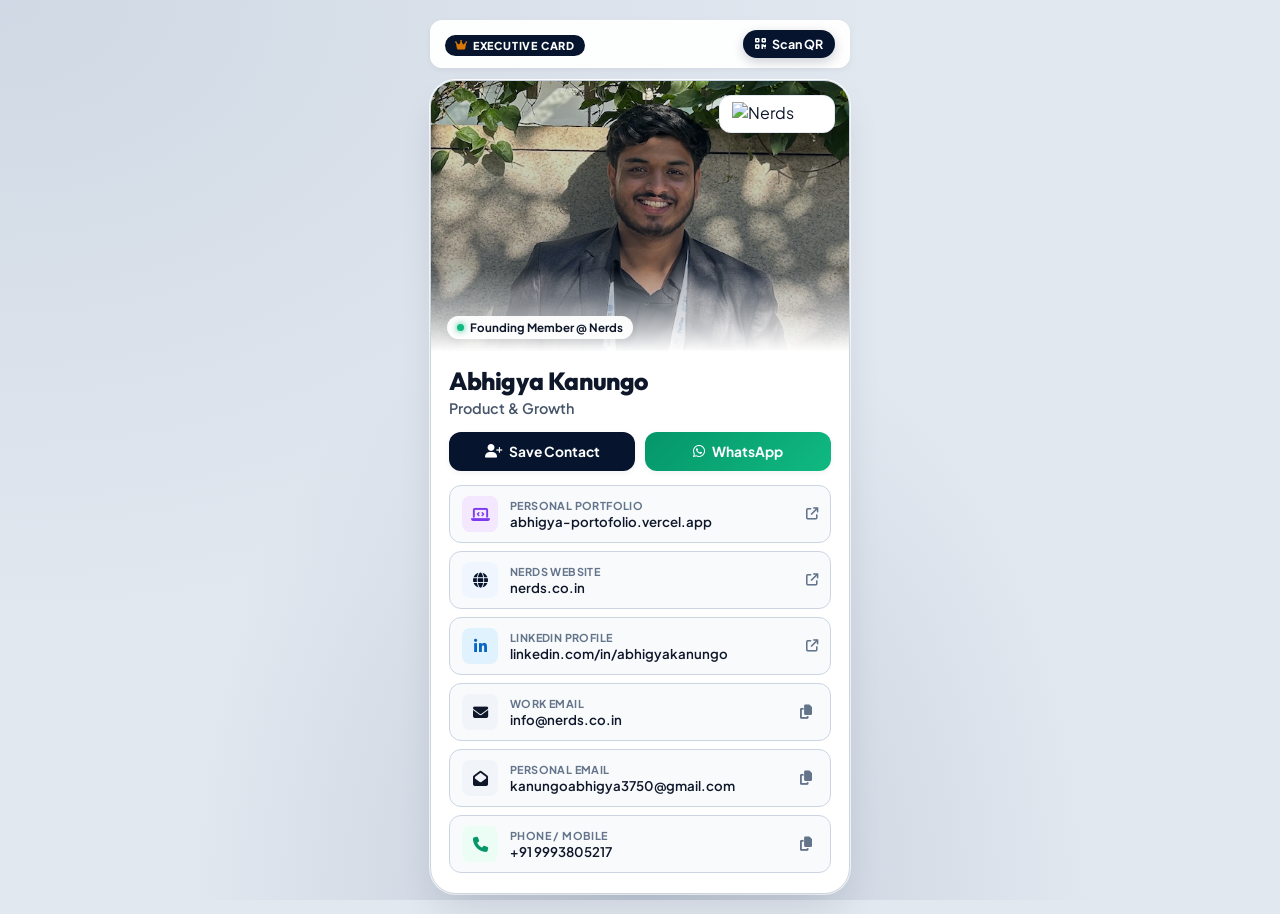
==== abhigya.html @ d210d762 "feat: Add standalone cards for Abhigya & Kamal, update logo overlay & remove admin toggle" ====
<!DOCTYPE html>
<html lang="en">
<head>
  <meta charset="UTF-8">
  <meta name="viewport" content="width=device-width, initial-scale=1.0, maximum-scale=1.0, user-scalable=no">
  <title>Abhigya Kanungo | Digital Business Card</title>
  <meta name="description" content="Digital Business Card & Executive Contact for Abhigya Kanungo. Product & Growth | Founding Member @ Nerds.">
  
  <!-- OpenGraph Social Share Preview -->
  <meta property="og:title" content="Abhigya Kanungo - Digital Business Card">
  <meta property="og:description" content="Product & Growth | Founding Member @ Nerds. Save contact, view portfolio, and connect directly.">
  <meta property="og:type" content="profile">
  <meta property="og:url" content="https://digital-card-gff-2026.vercel.app/">
  <meta property="og:image" content="https://digital-card-gff-2026.vercel.app/assets/abhigya_photo.jpg">
  
  <!-- PWA & Theme Color -->
  <link rel="manifest" href="manifest.json">
  <meta name="theme-color" content="#e2e8f0">

  <!-- Google Fonts -->
  <link rel="preconnect" href="https://fonts.googleapis.com">
  <link rel="preconnect" href="https://fonts.gstatic.com" crossorigin>
  <link href="https://fonts.googleapis.com/css2?family=Plus+Jakarta+Sans:wght@400;500;600;700;800&family=Outfit:wght@500;600;700;800;900&display=swap" rel="stylesheet">
  
  <!-- FontAwesome Icons -->
  <link rel="stylesheet" href="https://cdnjs.cloudflare.com/ajax/libs/font-awesome/6.5.1/css/all.min.css">

  <!-- QRCode Library -->
  <script src="https://cdnjs.cloudflare.com/ajax/libs/qrcodejs/1.0.0/qrcode.min.js"></script>

  <!-- App Stylesheet -->
  <link rel="stylesheet" href="styles.css?v=28">
</head>
<body class="theme-nerds grey-theme">

  <div class="app-wrapper" role="main">
    
    <!-- Top Executive Header Bar (Floating Glass Pill) -->
    <header class="app-header">
      <div class="brand">
        <span class="brand-badge"><i class="fa-solid fa-crown"></i> EXECUTIVE CARD</span>
      </div>
      
      <!-- Profile Selector Dropdown (Hidden by default; toggleable via ?admin=true) -->
      <div class="profile-selector" id="profileSelectorBox" style="display: none;">
        <select id="profileSelect" onchange="switchProfile(this.value)" aria-label="Select Profile">
          <option value="abhigya">Abhigya Kanungo</option>
          <option value="kamal">Kamal Parihar</option>
        </select>
      </div>

      <!-- Quick Action QR Scanner Toggle -->
      <button class="qr-pill-btn" onclick="toggleCardFlip()" title="Show Profile QR Code" aria-label="Show Profile QR Code">
        <i class="fa-solid fa-qrcode"></i>
        <span>Scan QR</span>
      </button>
    </header>

    <!-- CARD CONTAINER ENGINE WITH SMOOTH FLIP FLUIDITY -->
    <div class="card-flipper-wrapper" id="cardFlipper">
      <div class="card-inner-box" id="cardInner">
        
        <!-- ==========================================
             FRONT PROFILE CARD
             ========================================== -->
        <article class="card-face card-front">
          
          <!-- HIGH-IMPACT PROFILE BANNER (PROMINENT COVER PORTRAIT) -->
          <div class="hero-banner-container">
            <div class="banner-image-wrapper">
              <img id="profilePhotoImg" src="assets/abhigya_photo.jpg" alt="Abhigya Kanungo" class="banner-photo-img">
              <div class="banner-gradient-overlay"></div>
            </div>

            <!-- Top Right Company Logo Badge -->
            <div class="company-logo-badge" id="logoBox" title="Company Logo">
              <img id="compLogoImg" src="assets/nerds_logo.png" alt="Nerds Logo" class="comp-logo-img">
              <span id="compLogoFallback" class="logo-fallback-text" style="display:none;">NERDS</span>
            </div>

            <!-- Active Status Indicator Badge -->
            <div class="banner-status-badge">
              <span class="status-pulse-dot"></span>
              <span class="status-text" id="statusBadgeText">Founding Member @ Nerds</span>
            </div>
          </div>

          <!-- COMPACT EXECUTIVE DETAILS BODY -->
          <div class="card-body-compact">
            
            <!-- Compact Name & Headline -->
            <div class="profile-titles">
              <h1 class="profile-name" id="profName">Abhigya Kanungo</h1>
              <p class="profile-headline" id="profHeadline">Product & Growth</p>
            </div>

            <!-- Primary CTAs Grid -->
            <div class="primary-action-grid">
              <button class="btn btn-save" onclick="downloadVCard()" aria-label="Save Contact">
                <i class="fa-solid fa-user-plus"></i>
                <span>Save Contact</span>
              </button>

              <a id="btnWhatsapp" href="#" target="_blank" rel="noopener noreferrer" class="btn btn-whatsapp" aria-label="WhatsApp">
                <i class="fa-brands fa-whatsapp"></i>
                <span>WhatsApp</span>
              </a>
            </div>

            <!-- DIRECT CONTACT & PORTFOLIO LINKS (UNIFORM STYLING) -->
            <div class="contact-links-list" id="contactLinksList">
              
              <!-- Personal Portfolio Card -->
              <a id="btnPortfolio" href="https://abhigya-portofolio.vercel.app/" target="_blank" rel="noopener noreferrer" class="link-card portfolio-card">
                <div class="link-icon portfolio-icon"><i class="fa-solid fa-laptop-code"></i></div>
                <div class="link-text">
                  <span class="lbl">PERSONAL PORTFOLIO</span>
                  <span class="val" id="dispPortfolio">abhigya-portofolio.vercel.app</span>
                </div>
                <i class="fa-solid fa-arrow-up-right-from-square arrow-icon"></i>
              </a>

              <!-- Company Website -->
              <a id="btnWebsite" href="https://nerds.co.in" target="_blank" rel="noopener noreferrer" class="link-card website-card">
                <div class="link-icon website-icon"><i class="fa-solid fa-globe"></i></div>
                <div class="link-text">
                  <span class="lbl" id="lblWebsite">COMPANY WEBSITE</span>
                  <span class="val" id="dispWebsite">nerds.co.in</span>
                </div>
                <i class="fa-solid fa-arrow-up-right-from-square arrow-icon"></i>
              </a>

              <!-- LinkedIn -->
              <a id="btnLinkedIn" href="https://www.linkedin.com/in/abhigyakanungo" target="_blank" rel="noopener noreferrer" class="link-card linkedin-card">
                <div class="link-icon linkedin-icon"><i class="fa-brands fa-linkedin-in"></i></div>
                <div class="link-text">
                  <span class="lbl">LINKEDIN PROFILE</span>
                  <span class="val" id="dispLinkedIn">linkedin.com/in/abhigyakanungo</span>
                </div>
                <i class="fa-solid fa-arrow-up-right-from-square arrow-icon"></i>
              </a>

              <!-- Work Email -->
              <div id="btnEmail" class="link-card email-card">
                <div class="link-icon email-icon"><i class="fa-solid fa-envelope"></i></div>
                <div class="link-text">
                  <span class="lbl" id="lblEmail">WORK EMAIL</span>
                  <span class="val" id="dispEmail">info@nerds.co.in</span>
                </div>
                <button id="btnCopyEmail" class="copy-icon-btn" title="Copy work email" aria-label="Copy work email">
                  <i class="fa-solid fa-copy"></i>
                </button>
              </div>

              <!-- Personal Email -->
              <div id="btnEmailPersonal" class="link-card email-card">
                <div class="link-icon email-icon"><i class="fa-solid fa-envelope-open"></i></div>
                <div class="link-text">
                  <span class="lbl">PERSONAL EMAIL</span>
                  <span class="val" id="dispEmailPersonal">kanungoabhigya3750@gmail.com</span>
                </div>
                <button id="btnCopyPEmail" class="copy-icon-btn" title="Copy personal email" aria-label="Copy personal email">
                  <i class="fa-solid fa-copy"></i>
                </button>
              </div>

              <!-- Phone -->
              <div id="btnPhone" class="link-card phone-card">
                <div class="link-icon phone-icon"><i class="fa-solid fa-phone"></i></div>
                <div class="link-text">
                  <span class="lbl">PHONE / MOBILE</span>
                  <span class="val" id="dispPhone">+91 9993805217</span>
                </div>
                <button id="btnCopyPhone" class="copy-icon-btn" title="Copy phone number" aria-label="Copy phone number">
                  <i class="fa-solid fa-copy"></i>
                </button>
              </div>

            </div>

          </div>
        </article>

        <!-- ==========================================
             BACK CARD (CREATIVE QR SCANNER PASS VIEW)
             ========================================== -->
        <article class="card-face card-back">
          <div class="qr-pass-header">
            <div class="pass-brand">
              <i class="fa-solid fa-qrcode"></i>
              <span>DIGITAL SCAN PASS</span>
            </div>
            <button class="close-qr-btn" onclick="toggleCardFlip()" title="Return to Card View">
              <i class="fa-solid fa-xmark"></i>
            </button>
          </div>

          <div class="qr-pass-body">
            <!-- "Scan Me" Badge Above QR -->
            <div class="qr-scan-me-pill">
              <i class="fa-solid fa-expand"></i>
              <span>Scan Me</span>
            </div>

            <!-- Glowing QR Scanner Frame -->
            <div class="qr-visual-frame">
              <div class="qr-corner-tl"></div>
              <div class="qr-corner-tr"></div>
              <div class="qr-corner-bl"></div>
              <div class="qr-corner-br"></div>
              
              <div id="qrcode" class="qrcode-canvas-box"></div>
            </div>

            <!-- Profile Summary inside QR Pass -->
            <div class="qr-profile-meta">
              <h3 id="qrName">Abhigya Kanungo</h3>
              <p id="qrRole" class="qr-role">Product & Growth</p>
              <p id="qrSubRole" class="qr-subrole">Founding Member @ Nerds</p>
            </div>

          </div>
        </article>

      </div>
    </div>
  </div>

  <!-- App Engine Script -->
  <script src="app.js?v=28"></script>
</body>
</html>
---- styles.css ----
/* ==========================================================================
   Executive Digital Card System - Grey Tone Theme & Uniform Card Layout
   ========================================================================== */

/* Design System Tokens */
:root {
  --bg-canvas: #e2e8f0;
  --bg-mesh: radial-gradient(at 0% 0%, rgba(203, 213, 225, 0.8) 0px, transparent 50%),
              radial-gradient(at 100% 0%, rgba(226, 232, 240, 0.9) 0px, transparent 50%),
              radial-gradient(at 50% 100%, rgba(148, 163, 184, 0.4) 0px, transparent 50%);
  
  --card-bg: #ffffff;
  --card-sub: #f8fafc;
  --card-border: #cbd5e1;
  
  --text-main: #0f172a;
  --text-sub: #475569;
  --text-light: #64748b;
  
  --whatsapp-green: #059669;
  --whatsapp-gradient: linear-gradient(135deg, #059669 0%, #10b981 100%);
  --linkedin-blue: #0a66c2;
  
  --portfolio-accent: #6d28d9;

  --shadow-card: 0 20px 40px -10px rgba(15, 23, 42, 0.14), 0 0 0 1px rgba(255, 255, 255, 0.9);
  --shadow-sm: 0 2px 6px rgba(15, 23, 42, 0.05);
  --shadow-md: 0 8px 20px -4px rgba(15, 23, 42, 0.1);

  --radius-card: 26px;
  --radius-md: 12px;
  --radius-sm: 8px;
  --transition: all 0.25s cubic-bezier(0.33, 1, 0.68, 1);
}

body.theme-nerds {
  --brand-primary: #06142e;
  --brand-secondary: #d97706;
  --brand-accent: #059669;
}

body.theme-fingpay {
  --brand-primary: #0f2557;
  --brand-secondary: #dc2626;
  --brand-accent: #ef4444;
}

/* Global Reset & Responsive Body Canvas */
* {
  box-sizing: border-box;
  margin: 0;
  padding: 0;
  -webkit-tap-highlight-color: transparent;
}

html, body {
  width: 100%;
  min-height: 100%;
  background-color: var(--bg-canvas);
  background-image: var(--bg-mesh);
  background-attachment: fixed;
  color: var(--text-main);
  font-family: 'Plus Jakarta Sans', -apple-system, BlinkMacSystemFont, sans-serif;
  overflow-x: hidden;
}

body {
  display: flex;
  justify-content: center;
  align-items: flex-start;
  padding: clamp(8px, 3vw, 20px);
}

/* Focus Ring Accessibility */
*:focus-visible {
  outline: 3px solid #3b82f6;
  outline-offset: 2px;
  border-radius: 4px;
}

/* Main Responsive Outer Shell */
.app-wrapper {
  width: 100%;
  max-width: clamp(320px, 94vw, 420px);
  margin: 0 auto;
  display: flex;
  flex-direction: column;
  gap: 12px;
}

/* Floating Header Bar */
.app-header {
  display: flex;
  justify-content: space-between;
  align-items: center;
  background: rgba(255, 255, 255, 0.94);
  backdrop-filter: blur(16px);
  -webkit-backdrop-filter: blur(16px);
  padding: 9px 14px;
  border-radius: var(--radius-md);
  border: 1px solid rgba(255, 255, 255, 0.8);
  box-shadow: var(--shadow-sm);
}

.brand-badge {
  background: var(--brand-primary);
  color: #ffffff;
  font-weight: 800;
  font-size: 0.68rem;
  letter-spacing: 0.8px;
  padding: 4px 10px;
  border-radius: 20px;
  display: inline-flex;
  align-items: center;
  gap: 5px;
}

.brand-badge i {
  color: var(--brand-secondary);
}

.profile-selector select {
  background: rgba(240, 243, 248, 0.9);
  border: 1px solid rgba(6, 20, 46, 0.15);
  border-radius: 18px;
  padding: 4px 10px;
  font-family: inherit;
  font-size: 0.76rem;
  font-weight: 700;
  color: var(--brand-primary);
  cursor: pointer;
  outline: none;
  transition: var(--transition);
}

.profile-selector select:hover {
  border-color: var(--brand-primary);
}

.qr-pill-btn {
  background: var(--brand-primary);
  color: #ffffff;
  border: none;
  padding: 6px 12px;
  border-radius: 20px;
  font-family: inherit;
  font-weight: 700;
  font-size: 0.78rem;
  display: flex;
  align-items: center;
  gap: 6px;
  cursor: pointer;
  transition: var(--transition);
  box-shadow: 0 4px 12px rgba(6, 20, 46, 0.2);
}

.qr-pill-btn:hover {
  background: var(--portfolio-accent);
  transform: scale(1.04);
}

/* CARD FLIPPER ENGINE */
.card-flipper-wrapper {
  perspective: 1000px;
  width: 100%;
}

.card-inner-box {
  width: 100%;
  position: relative;
  transform-style: preserve-3d;
  transition: transform 0.65s cubic-bezier(0.34, 1.56, 0.64, 1);
}

.card-inner-box.flipped {
  transform: rotateY(180deg);
}

.card-face {
  width: 100%;
  background: var(--card-bg);
  border-radius: var(--radius-card);
  overflow: hidden;
  box-shadow: var(--shadow-card);
  border: 1px solid var(--card-border);
  backface-visibility: hidden;
  -webkit-backface-visibility: hidden;
}

.card-front {
  display: flex;
  flex-direction: column;
}

.card-back {
  position: absolute;
  inset: 0;
  transform: rotateY(180deg);
  background: url('assets/qr_pass_bg.png') no-repeat center center / cover #f4f5f7;
  z-index: 5;
  overflow: hidden;
}

/* HERO PORTRAIT BANNER (HIGH IMPACT PROMINENT LAYOUT) */
.hero-banner-container {
  width: 100%;
  height: clamp(220px, 45vh, 270px);
  position: relative;
  overflow: hidden;
  background: #cbd5e1;
}

.banner-image-wrapper {
  width: 100%;
  height: 100%;
  position: relative;
}

.banner-photo-img {
  width: 100%;
  height: 100%;
  object-fit: cover;
  object-position: center 20%;
}

.banner-gradient-overlay {
  position: absolute;
  inset: 0;
  background: linear-gradient(180deg, rgba(6, 20, 46, 0.1) 0%, rgba(6, 20, 46, 0.35) 70%, rgba(255, 255, 255, 0.98) 100%);
}

/* Top-Right Company Logo Badge (White Container Pill) */
.company-logo-badge {
  position: absolute;
  top: 14px;
  right: 14px;
  background: #ffffff;
  border: 1px solid rgba(226, 232, 240, 0.9);
  padding: 6px 12px;
  border-radius: 12px;
  display: flex;
  align-items: center;
  justify-content: center;
  box-shadow: 0 4px 14px rgba(0, 0, 0, 0.15);
  max-height: 42px;
  z-index: 3;
}

.comp-logo-img {
  height: 24px;
  width: auto;
  max-width: 90px;
  object-fit: contain;
}

/* Fingpay Theme: Borderless PNG Logo Overlay over Profile Image */
body.theme-fingpay .company-logo-badge {
  background: transparent !important;
  border: none !important;
  box-shadow: none !important;
  padding: 0 !important;
  top: 14px;
  right: 16px;
}

body.theme-fingpay .comp-logo-img {
  height: 38px !important;
  max-width: 120px !important;
  object-fit: contain;
  filter: drop-shadow(0 2px 8px rgba(0, 0, 0, 0.45));
  mix-blend-mode: multiply;
}

.logo-fallback-text {
  font-family: 'Outfit', sans-serif;
  font-weight: 800;
  font-size: 0.75rem;
  color: var(--brand-primary);
}

/* Active Status Pill on Banner Bottom */
.banner-status-badge {
  position: absolute;
  bottom: 12px;
  left: 16px;
  background: rgba(255, 255, 255, 0.94);
  backdrop-filter: blur(8px);
  padding: 4px 10px;
  border-radius: 20px;
  font-size: 0.72rem;
  font-weight: 700;
  color: var(--text-main);
  display: inline-flex;
  align-items: center;
  gap: 6px;
  box-shadow: 0 2px 8px rgba(0, 0, 0, 0.08);
  z-index: 3;
}

.status-pulse-dot {
  width: 7px;
  height: 7px;
  background-color: #10b981;
  border-radius: 50%;
  box-shadow: 0 0 6px #10b981;
}

/* COMPACT EXECUTIVE DETAILS BODY */
.card-body-compact {
  padding: 14px 18px 20px 18px;
  display: flex;
  flex-direction: column;
  gap: 14px;
}

.profile-titles {
  display: flex;
  flex-direction: column;
  gap: 2px;
}

.profile-name {
  font-family: 'Outfit', sans-serif;
  font-weight: 800;
  font-size: clamp(1.35rem, 5vw, 1.55rem);
  color: var(--text-main);
  line-height: 1.25;
  letter-spacing: -0.4px;
}

.profile-headline {
  font-size: clamp(0.85rem, 3.2vw, 0.9rem);
  font-weight: 600;
  color: var(--text-sub);
  line-height: 1.4;
}

/* Primary Action Buttons */
.primary-action-grid {
  display: grid;
  grid-template-columns: 1fr 1fr;
  gap: 10px;
}

.btn {
  display: inline-flex;
  align-items: center;
  justify-content: center;
  gap: 7px;
  padding: 11px 14px;
  border-radius: var(--radius-md);
  font-family: inherit;
  font-weight: 700;
  font-size: 0.86rem;
  text-decoration: none;
  border: none;
  cursor: pointer;
  transition: var(--transition);
  box-shadow: var(--shadow-sm);
}

.btn:hover {
  transform: translateY(-2px);
}

.btn-save {
  background: var(--brand-primary);
  color: #ffffff;
}

.btn-save:hover {
  background: #0f172a;
  box-shadow: 0 6px 16px rgba(6, 20, 46, 0.3);
}

.btn-whatsapp {
  background: var(--whatsapp-gradient);
  color: #ffffff;
}

.btn-whatsapp:hover {
  box-shadow: 0 6px 16px rgba(5, 150, 105, 0.3);
}

/* UNIFORM CONTACT & PORTFOLIO CARDS */
.contact-links-list {
  display: flex;
  flex-direction: column;
  gap: 8px;
}

.link-card {
  display: flex;
  align-items: center;
  gap: 12px;
  padding: 10px 12px;
  border-radius: var(--radius-md);
  background: var(--card-sub);
  border: 1px solid var(--card-border);
  text-decoration: none;
  color: var(--text-main);
  transition: var(--transition);
  cursor: pointer;
}

.link-card:hover {
  background: #ffffff;
  border-color: #94a3b8;
  box-shadow: var(--shadow-md);
  transform: translateY(-1.5px);
}

.link-icon {
  width: 36px;
  height: 36px;
  border-radius: var(--radius-sm);
  display: flex;
  align-items: center;
  justify-content: center;
  font-size: 0.95rem;
  flex-shrink: 0;
}

.portfolio-icon {
  background: #f3e8ff;
  color: #7c3aed;
  border: none;
}

.website-icon {
  background: #eff6ff;
  color: var(--brand-primary);
  border: none;
}

.linkedin-icon {
  background: #e0f2fe;
  color: var(--linkedin-blue);
  border: none;
}

.email-icon {
  background: #f1f5f9;
  color: var(--text-main);
  border: none;
}

.phone-icon {
  background: #ecfdf5;
  color: var(--whatsapp-green);
  border: none;
}

.link-text {
  display: flex;
  flex-direction: column;
  gap: 1px;
  flex-grow: 1;
  min-width: 0;
}

.link-text .lbl {
  font-size: 0.68rem;
  font-weight: 700;
  color: var(--text-light);
  text-transform: uppercase;
  letter-spacing: 0.4px;
}

.link-text .val {
  font-size: 0.83rem;
  font-weight: 600;
  color: var(--text-main);
  white-space: nowrap;
  overflow: hidden;
  text-overflow: ellipsis;
}

.arrow-icon {
  font-size: 0.78rem;
  color: var(--text-light);
  flex-shrink: 0;
}

.copy-icon-btn {
  background: transparent;
  border: none;
  color: var(--text-light);
  font-size: 0.88rem;
  padding: 6px;
  cursor: pointer;
  border-radius: var(--radius-sm);
  transition: var(--transition);
  flex-shrink: 0;
}

.copy-icon-btn:hover {
  color: var(--brand-primary);
  background: #e2e8f0;
}

/* ==========================================
   STUNNING CREATIVE QR SCAN PASS VIEW (BACK)
   ========================================== */
.qr-pass-header {
  position: absolute;
  top: 16px;
  left: 14px;
  right: 14px;
  display: flex;
  justify-content: space-between;
  align-items: center;
  padding: 8px 14px;
  background: rgba(255, 255, 255, 0.92);
  backdrop-filter: blur(10px);
  -webkit-backdrop-filter: blur(10px);
  border-radius: 14px;
  border: 1px solid rgba(226, 232, 240, 0.8);
  box-shadow: 0 4px 16px rgba(0, 0, 0, 0.06);
  z-index: 20;
}

.pass-brand {
  font-family: 'Outfit', sans-serif;
  font-size: 0.88rem;
  font-weight: 800;
  color: var(--brand-primary);
  display: flex;
  align-items: center;
  gap: 6px;
  letter-spacing: 0.5px;
}

.close-qr-btn {
  background: #f1f5f9;
  border: none;
  width: 32px;
  height: 32px;
  border-radius: 50%;
  font-size: 1.1rem;
  color: var(--text-main);
  cursor: pointer;
  display: flex;
  align-items: center;
  justify-content: center;
  transition: var(--transition);
}

.close-qr-btn:hover {
  background: #e2e8f0;
}

.qr-pass-body {
  position: absolute;
  top: 50%;
  left: 7%;
  right: 27%;
  transform: translateY(-50%);
  display: flex;
  flex-direction: column;
  align-items: center;
  gap: 8px;
  z-index: 10;
}

/* "Scan Me" Badge Pill */
.qr-scan-me-pill {
  background: #0f172a;
  color: #ffffff;
  padding: 5px 14px;
  border-radius: 30px;
  font-family: 'Outfit', sans-serif;
  font-size: 0.75rem;
  font-weight: 800;
  letter-spacing: 0.8px;
  text-transform: uppercase;
  display: inline-flex;
  align-items: center;
  gap: 6px;
  box-shadow: 0 4px 12px rgba(15, 23, 42, 0.18);
  border: 1px solid rgba(255, 255, 255, 0.2);
}

.qr-scan-me-pill i {
  color: #ff9933;
  font-size: 0.82rem;
}

/* Creative Corner Scanner Frame */
.qr-visual-frame {
  position: relative;
  padding: 12px;
  background: #ffffff;
  border-radius: 18px;
  box-shadow: 0 8px 24px rgba(15, 23, 42, 0.1);
  display: flex;
  align-items: center;
  justify-content: center;
}

.qr-corner-tl, .qr-corner-tr, .qr-corner-bl, .qr-corner-br {
  position: absolute;
  width: 16px;
  height: 16px;
  border-color: #ff9933;
  border-style: solid;
}

.qr-corner-tl { top: -2px; left: -2px; border-width: 3px 0 0 3px; border-top-left-radius: 8px; border-color: #ff9933; }
.qr-corner-tr { top: -2px; right: -2px; border-width: 3px 3px 0 0; border-top-right-radius: 8px; border-color: #138808; }
.qr-corner-bl { bottom: -2px; left: -2px; border-width: 0 0 3px 3px; border-bottom-left-radius: 8px; border-color: #138808; }
.qr-corner-br { bottom: -2px; right: -2px; border-width: 0 3px 3px 0; border-bottom-right-radius: 8px; border-color: #ff9933; }

.qrcode-canvas-box {
  display: flex;
  align-items: center;
  justify-content: center;
  width: min(210px, 88%);
  height: min(210px, 88%);
}

.qrcode-canvas-box img, .qrcode-canvas-box canvas {
  max-width: 100%;
  max-height: 100%;
  display: block;
}

.qr-profile-meta {
  text-align: center;
  display: flex;
  flex-direction: column;
  gap: 2px;
  max-width: 100%;
}

.qr-profile-meta h3 {
  font-family: 'Outfit', sans-serif;
  font-size: 1.35rem;
  font-weight: 800;
  color: #0f172a;
}

.qr-role {
  font-size: 0.95rem;
  font-weight: 700;
  color: #334155;
  line-height: 1.3;
}

.qr-subrole {
  font-size: 0.86rem;
  font-weight: 600;
  color: #64748b;
  line-height: 1.3;
}

.qr-profile-meta p {
  font-size: 0.8rem;
  color: #475569;
  font-weight: 700;
  line-height: 1.25;
}

/* WhatsApp Self-Intro Block (on QR Pass View) */
.wa-intro-block {
  width: 100%;
  display: flex;
  flex-direction: column;
  gap: 8px;
}

.wa-intro-label {
  font-size: 0.74rem;
  font-weight: 700;
  color: var(--text-sub);
  display: flex;
  align-items: center;
  gap: 5px;
}

.wa-intro-label i {
  color: #25d366;
  font-size: 0.9rem;
}

.wa-intro-row {
  display: flex;
  gap: 8px;
  align-items: center;
}

.wa-intro-input {
  flex-grow: 1;
  padding: 10px 12px;
  border-radius: var(--radius-sm);
  border: 1.5px solid var(--card-border);
  background: var(--card-sub);
  font-family: inherit;
  font-size: 0.82rem;
  color: var(--text-main);
  transition: var(--transition);
  outline: none;
}

.wa-intro-input:focus {
  border-color: #25d366;
  background: #ffffff;
  box-shadow: 0 0 0 3px rgba(37, 211, 102, 0.12);
}

.wa-intro-send-btn {
  background: #25d366;
  color: #ffffff;
  width: 40px;
  height: 40px;
  border-radius: var(--radius-sm);
  display: flex;
  align-items: center;
  justify-content: center;
  font-size: 1rem;
  flex-shrink: 0;
  text-decoration: none;
  transition: var(--transition);
  box-shadow: 0 4px 10px rgba(37, 211, 102, 0.3);
}

.wa-intro-send-btn:hover {
  background: #1ebe5d;
  transform: scale(1.06);
}

/* Toast Notifications */
.app-toast {
  position: fixed;
  bottom: 20px;
  left: 50%;
  transform: translateX(-50%) translateY(80px);
  background: #0f172a;
  color: #ffffff;
  padding: 10px 20px;
  border-radius: 30px;
  font-size: 0.82rem;
  font-weight: 600;
  box-shadow: 0 10px 25px rgba(0, 0, 0, 0.25);
  z-index: 2000;
  opacity: 0;
  transition: transform 0.28s cubic-bezier(0.175, 0.885, 0.32, 1.275), opacity 0.28s ease;
  pointer-events: none;
}

.app-toast.show {
  opacity: 1;
  transform: translateX(-50%) translateY(0);
}
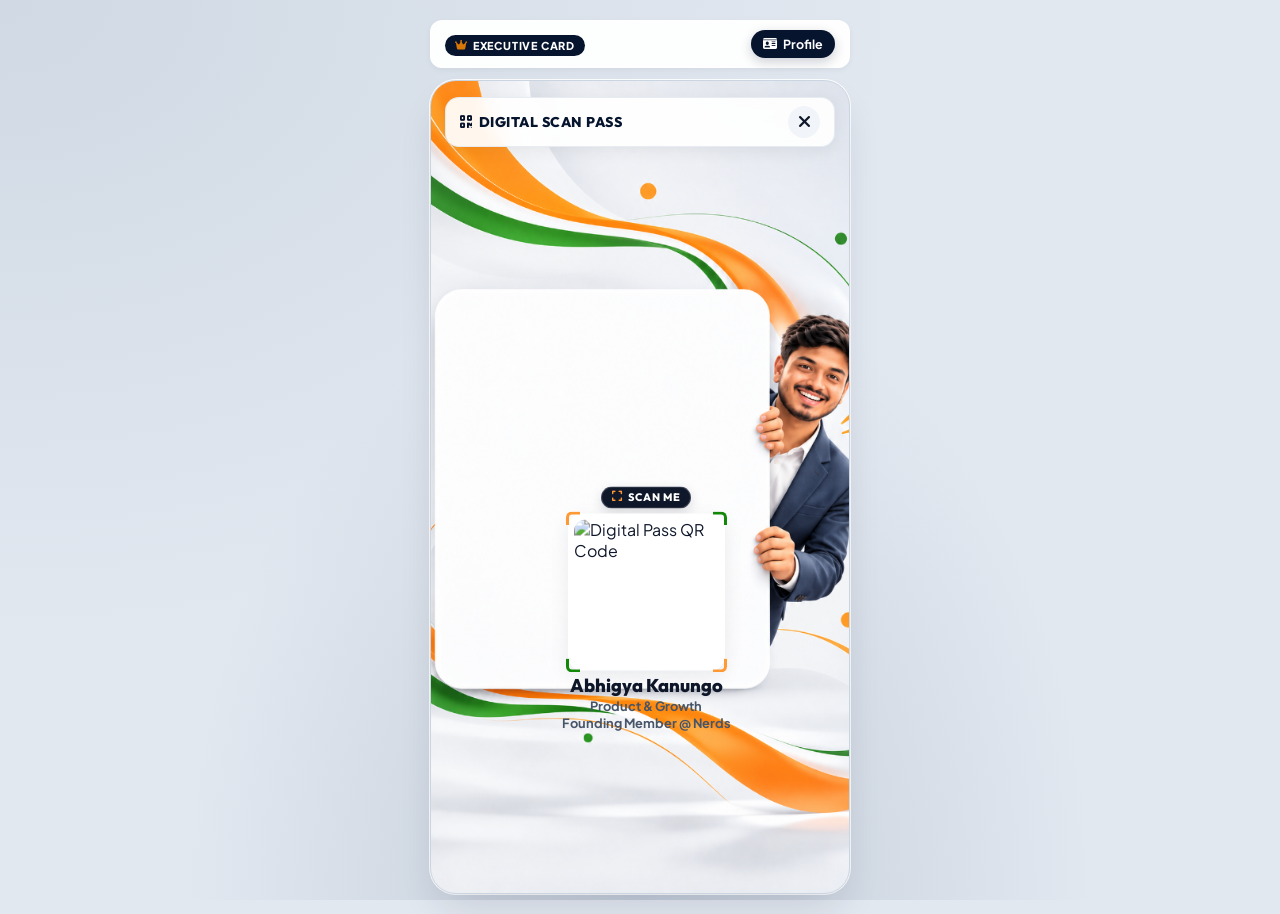
==== commit fcc0e593: "feat: Default to QR Pass view on open with dynamic Profile/QR Pass toggle button" ====
--- a/abhigya.html
+++ b/abhigya.html
@@ -49,10 +49,10 @@
         </select>
       </div>
 
-      <!-- Quick Action QR Scanner Toggle -->
-      <button class="qr-pill-btn" onclick="toggleCardFlip()" title="Show Profile QR Code" aria-label="Show Profile QR Code">
-        <i class="fa-solid fa-qrcode"></i>
-        <span>Scan QR</span>
+      <!-- Quick Action View Switcher Toggle (Profile <-> QR Pass) -->
+      <button class="qr-pill-btn" id="btnToggleFlip" onclick="toggleCardFlip()" title="Toggle View" aria-label="Toggle View">
+        <i class="fa-solid fa-id-card" id="iconToggleFlip"></i>
+        <span id="textToggleFlip">Profile</span>
       </button>
     </header>
 
--- a/styles.css
+++ b/styles.css
@@ -552,14 +552,15 @@
 
 .qr-pass-body {
   position: absolute;
-  top: 50%;
-  left: 7%;
-  right: 27%;
-  transform: translateY(-50%);
+  top: 65%;
+  left: 51.5%;
+  transform: translate(-50%, -50%);
   display: flex;
   flex-direction: column;
   align-items: center;
-  gap: 8px;
+  gap: 5px;
+  width: 56%;
+  max-width: 220px;
   z-index: 10;
 }
 
@@ -567,32 +568,32 @@
 .qr-scan-me-pill {
   background: #0f172a;
   color: #ffffff;
-  padding: 5px 14px;
-  border-radius: 30px;
+  padding: 3px 10px;
+  border-radius: 20px;
   font-family: 'Outfit', sans-serif;
-  font-size: 0.75rem;
+  font-size: 0.68rem;
   font-weight: 800;
-  letter-spacing: 0.8px;
+  letter-spacing: 0.6px;
   text-transform: uppercase;
   display: inline-flex;
   align-items: center;
-  gap: 6px;
-  box-shadow: 0 4px 12px rgba(15, 23, 42, 0.18);
+  gap: 5px;
+  box-shadow: 0 4px 12px rgba(15, 23, 42, 0.15);
   border: 1px solid rgba(255, 255, 255, 0.2);
 }
 
 .qr-scan-me-pill i {
   color: #ff9933;
-  font-size: 0.82rem;
+  font-size: 0.72rem;
 }
 
 /* Creative Corner Scanner Frame */
 .qr-visual-frame {
   position: relative;
-  padding: 12px;
+  padding: 6px;
   background: #ffffff;
-  border-radius: 18px;
-  box-shadow: 0 8px 24px rgba(15, 23, 42, 0.1);
+  border-radius: 14px;
+  box-shadow: 0 6px 20px rgba(15, 23, 42, 0.08);
   display: flex;
   align-items: center;
   justify-content: center;
@@ -600,23 +601,23 @@
 
 .qr-corner-tl, .qr-corner-tr, .qr-corner-bl, .qr-corner-br {
   position: absolute;
-  width: 16px;
-  height: 16px;
+  width: 14px;
+  height: 14px;
   border-color: #ff9933;
   border-style: solid;
 }
 
-.qr-corner-tl { top: -2px; left: -2px; border-width: 3px 0 0 3px; border-top-left-radius: 8px; border-color: #ff9933; }
-.qr-corner-tr { top: -2px; right: -2px; border-width: 3px 3px 0 0; border-top-right-radius: 8px; border-color: #138808; }
-.qr-corner-bl { bottom: -2px; left: -2px; border-width: 0 0 3px 3px; border-bottom-left-radius: 8px; border-color: #138808; }
-.qr-corner-br { bottom: -2px; right: -2px; border-width: 0 3px 3px 0; border-bottom-right-radius: 8px; border-color: #ff9933; }
+.qr-corner-tl { top: -2px; left: -2px; border-width: 3px 0 0 3px; border-top-left-radius: 6px; border-color: #ff9933; }
+.qr-corner-tr { top: -2px; right: -2px; border-width: 3px 3px 0 0; border-top-right-radius: 6px; border-color: #138808; }
+.qr-corner-bl { bottom: -2px; left: -2px; border-width: 0 0 3px 3px; border-bottom-left-radius: 6px; border-color: #138808; }
+.qr-corner-br { bottom: -2px; right: -2px; border-width: 0 3px 3px 0; border-bottom-right-radius: 6px; border-color: #ff9933; }
 
 .qrcode-canvas-box {
   display: flex;
   align-items: center;
   justify-content: center;
-  width: min(210px, 88%);
-  height: min(210px, 88%);
+  width: min(145px, 65vw);
+  height: min(145px, 65vw);
 }
 
 .qrcode-canvas-box img, .qrcode-canvas-box canvas {
@@ -629,22 +630,23 @@
   text-align: center;
   display: flex;
   flex-direction: column;
-  gap: 2px;
+  gap: 1px;
   max-width: 100%;
 }
 
 .qr-profile-meta h3 {
   font-family: 'Outfit', sans-serif;
-  font-size: 1.35rem;
+  font-size: 1.15rem;
   font-weight: 800;
   color: #0f172a;
+  line-height: 1.2;
 }
 
 .qr-role {
-  font-size: 0.95rem;
+  font-size: 0.82rem;
   font-weight: 700;
   color: #334155;
-  line-height: 1.3;
+  line-height: 1.25;
 }
 
 .qr-subrole {
@@ -652,6 +654,50 @@
   font-weight: 600;
   color: #64748b;
   line-height: 1.3;
+}
+
+/* ==========================================================================
+   Kamal Parihar (theme-fingpay) Custom Tilted QR Pass Alignment
+   ========================================================================== */
+body.theme-fingpay .qr-pass-body {
+  top: 55.5%;
+  left: 2%;
+  right: 32%;
+  transform: translateY(-50%) rotate(-7.5deg);
+  transform-origin: center center;
+  gap: 4px;
+}
+
+body.theme-fingpay .qr-scan-me-pill {
+  padding: 3px 10px;
+  font-size: 0.66rem;
+  letter-spacing: 0.5px;
+}
+
+body.theme-fingpay .qr-visual-frame {
+  padding: 6px;
+  border-radius: 12px;
+}
+
+body.theme-fingpay .qrcode-canvas-box {
+  width: min(150px, 70vw);
+  height: min(150px, 70vw);
+}
+
+body.theme-fingpay .qr-profile-meta {
+  gap: 1px;
+}
+
+body.theme-fingpay .qr-profile-meta h3 {
+  font-size: 1.10rem;
+}
+
+body.theme-fingpay .qr-role {
+  font-size: 0.80rem;
+}
+
+body.theme-fingpay .qr-subrole {
+  font-size: 0.72rem;
 }
 
 .qr-profile-meta p {
